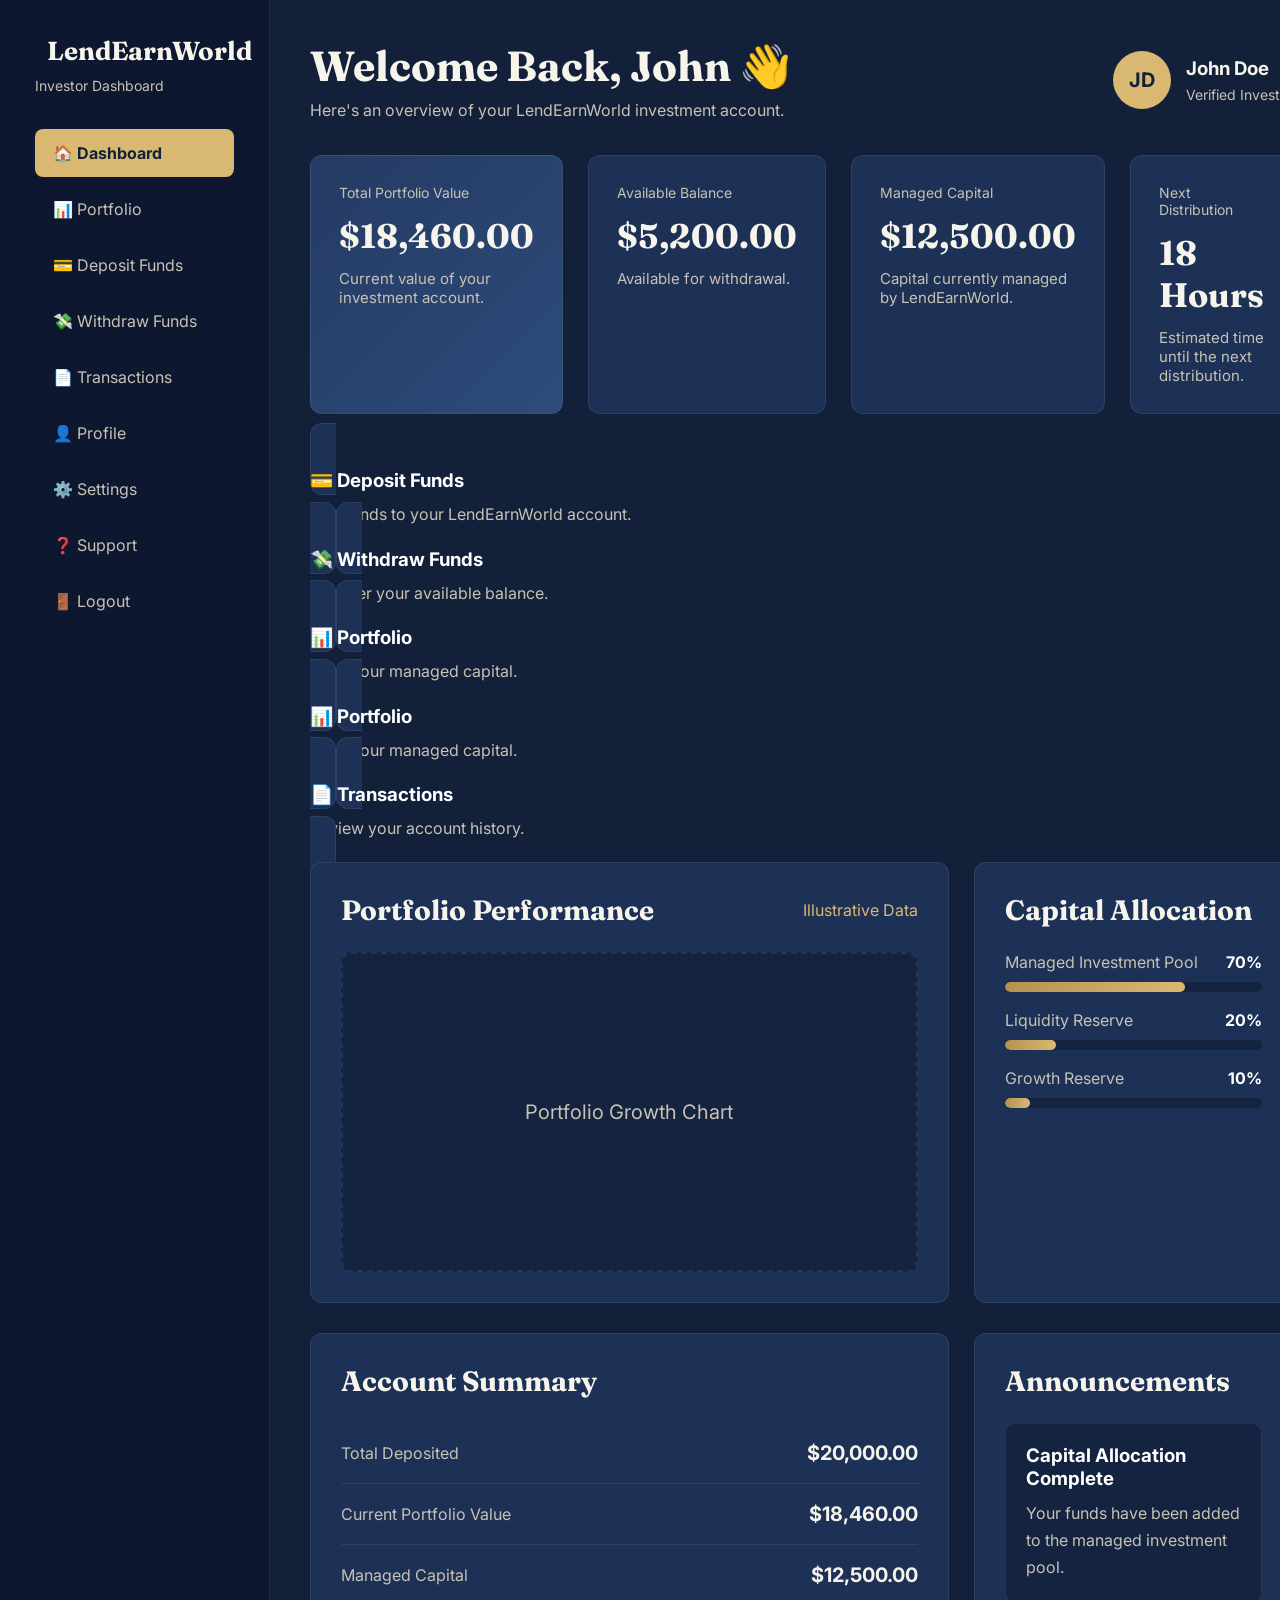
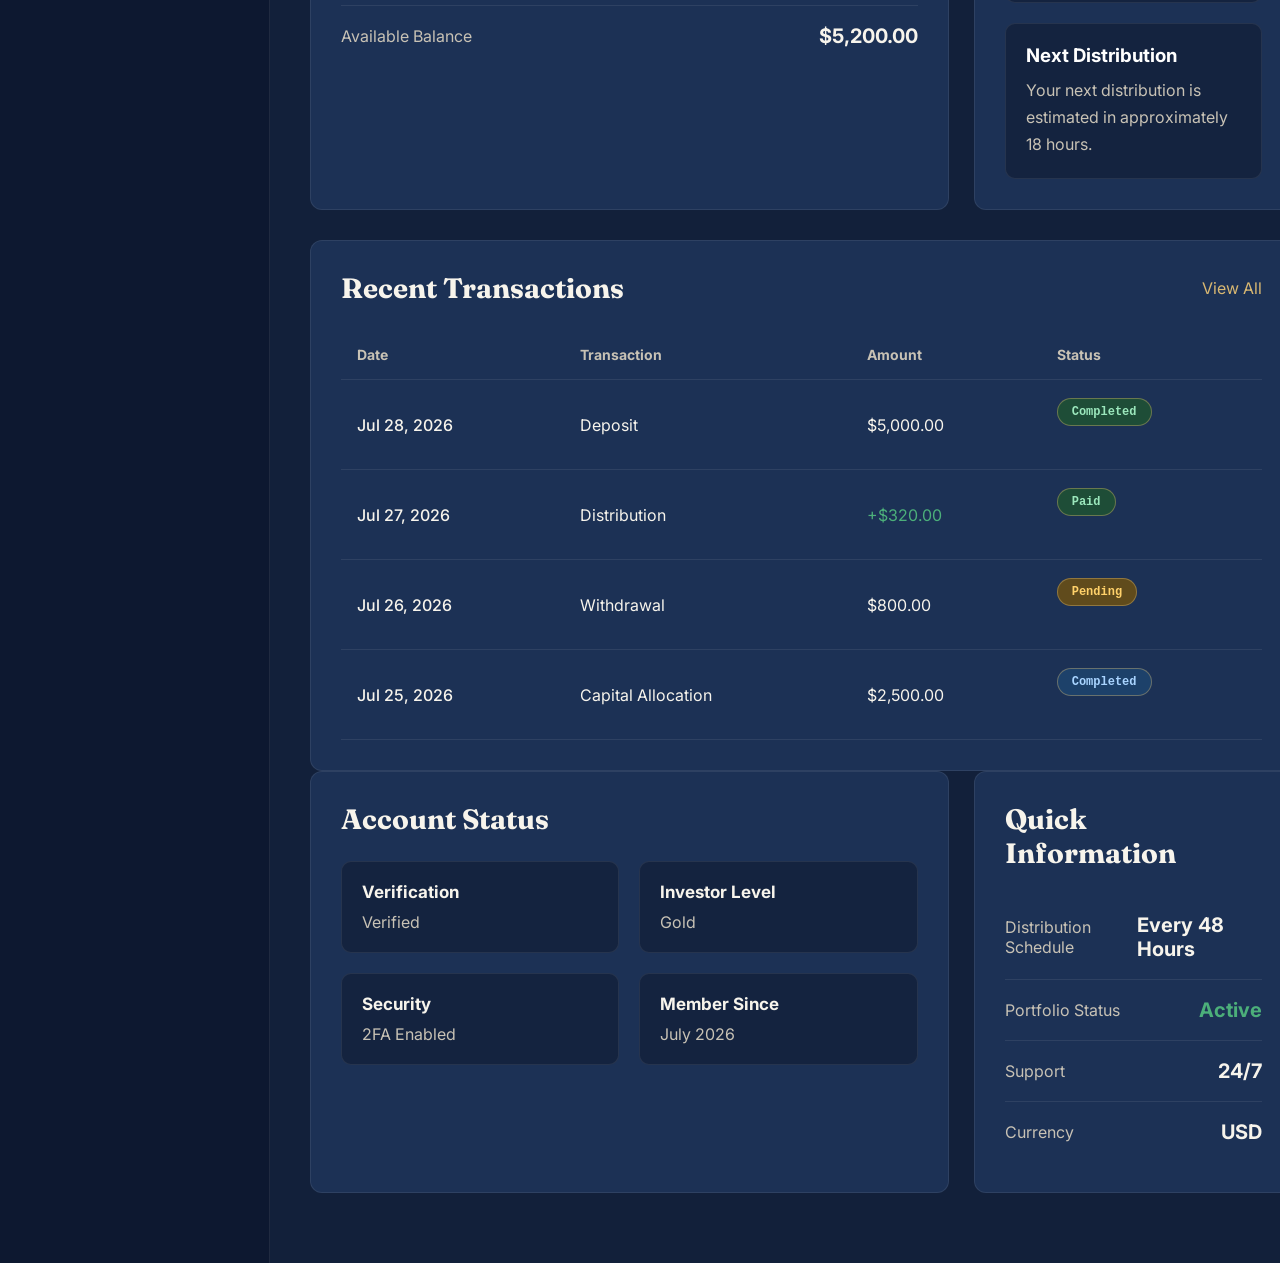
==== dashboard.html @ 2413880e "initial commit" ====
<!DOCTYPE html>
<html lang="en">

<head>

    <meta charset="UTF-8">
    <meta name="viewport" content="width=device-width, initial-scale=1.0">

    <title>Dashboard | LendEarnWorld</title>

    <!-- Google Fonts -->
    <link rel="preconnect" href="https://fonts.googleapis.com">

    <link
        href="https://fonts.googleapis.com/css2?family=Fraunces:wght@600;700&family=Inter:wght@400;500;600;700&display=swap"
        rel="stylesheet">

    <!-- CSS -->
    <link rel="stylesheet" href="css/style.css">
    <link rel="stylesheet" href="css/dashboard.css">

</head>

<body>

    <div class="dashboard">

        <!-- ================= SIDEBAR ================= -->

        <aside class="sidebar">

            <div class="brand">

                <span class="brand-dot"></span>

                <h2>LendEarnWorld</h2>

            </div>

            <p class="brand-subtitle">

                Investor Dashboard

            </p>

            <ul class="sidebar-menu">

                <li class="active">

                    <a href="dashboard.html">🏠 Dashboard</a>

                </li>


                <li>

                    <a href="portfolio.html">📊 Portfolio</a>

                </li>

                <li>

                    <a href="deposit.html">💳 Deposit Funds</a>

                </li>

                <li>

                    <a href="withdraw.html">💸 Withdraw Funds</a>

                </li>

                <li>

                    <a href="transactions.html">📄 Transactions</a>

                </li>

                <li>

                    <a href="profile.html">👤 Profile</a>

                </li>

                <li>

                    <a href="settings.html">⚙️ Settings</a>

                </li>

                <li>

                    <a href="support.html">❓ Support</a>

                </li>
                <li>

                    <a href="index.html">🚪 Logout</a>

                </li>

            </ul>

        </aside>

        <!-- ================= MAIN CONTENT ================= -->

        <main class="content">

            <!-- ================= TOPBAR ================= -->

            <header class="topbar">

                <div>

                    <h1>

                        Welcome Back, John 👋

                    </h1>

                    <p>

                        Here's an overview of your LendEarnWorld investment account.

                    </p>

                </div>

                <div class="user-box">

                    <div class="avatar">

                        JD

                    </div>

                    <div>

                        <h3>John Doe</h3>

                        <span>Verified Investor</span>

                    </div>

                </div>

            </header>

            <!-- ================= SUMMARY CARDS ================= -->

            <section class="cards">

                <div class="card card-primary">

                    <span>Total Portfolio Value</span>

                    <h2>$18,460.00</h2>

                    <p>Current value of your investment account.</p>

                </div>

                <div class="card">

                    <span>Available Balance</span>

                    <h2>$5,200.00</h2>

                    <p>Available for withdrawal.</p>

                </div>

                <div class="card">

                    <span>Managed Capital</span>

                    <h2>$12,500.00</h2>

                    <p>Capital currently managed by LendEarnWorld.</p>

                </div>

                <div class="card">

                    <span>Next Distribution</span>

                    <h2>18 Hours</h2>

                    <p>Estimated time until the next distribution.</p>

                </div>

            </section>

            <!-- ================= QUICK ACTIONS ================= -->

            <a href="deposit.html" class="action-box">

                <h3>💳 Deposit Funds</h3>

                <p>
                    Add funds to your LendEarnWorld account.
                </p>

            </a>

            <a href="withdraw.html" class="action-box">

                <h3>💸 Withdraw Funds</h3>

                <p>Transfer your available balance.</p>

            </a>

            <a href="portfolio.html" class="action-box">

                <h3>📊 Portfolio</h3>

                <p>View your managed capital.</p>

            </a>

            <a href="portfolio.html" class="action-box">

                <h3>📊 Portfolio</h3>

                <p>View your managed capital.</p>

            </a>
            <a href="transactions.html" class="action-box">

                <h3>📄 Transactions</h3>

                <p>Review your account history.</p>

            </a>
            </section>

            <!-- ================= PERFORMANCE ================= -->

            <section class="grid">

                <div class="panel">

                    <div class="panel-title">

                        <h2>Portfolio Performance</h2>

                        <span>Illustrative Data</span>

                    </div>

                    <div class="chart-placeholder">

                        Portfolio Growth Chart

                    </div>

                </div>

                <div class="panel">

                    <div class="panel-title">

                        <h2>Capital Allocation</h2>

                    </div>

                    <div class="allocation">

                        <div class="allocation-row">

                            <span>Managed Investment Pool</span>

                            <strong>70%</strong>

                        </div>

                        <div class="progress">

                            <div style="width:70%"></div>

                        </div>

                        <div class="allocation-row">

                            <span>Liquidity Reserve</span>

                            <strong>20%</strong>

                        </div>

                        <div class="progress">

                            <div style="width:20%"></div>

                        </div>

                        <div class="allocation-row">

                            <span>Growth Reserve</span>

                            <strong>10%</strong>

                        </div>

                        <div class="progress">

                            <div style="width:10%"></div>

                        </div>

                    </div>

                </div>

            </section>
            <!-- ================= ACCOUNT SUMMARY ================= -->

            <section class="grid">

                <div class="panel">

                    <div class="panel-title">

                        <h2>Account Summary</h2>

                    </div>

                    <div class="summary-list">

                        <div class="summary-item">

                            <span>Total Deposited</span>

                            <strong>$20,000.00</strong>

                        </div>

                        <div class="summary-item">

                            <span>Current Portfolio Value</span>

                            <strong>$18,460.00</strong>

                        </div>

                        <div class="summary-item">

                            <span>Managed Capital</span>

                            <strong>$12,500.00</strong>

                        </div>

                        <div class="summary-item">

                            <span>Available Balance</span>

                            <strong>$5,200.00</strong>

                        </div>

                    </div>

                </div>

                <div class="panel">

                    <div class="panel-title">

                        <h2>Announcements</h2>

                    </div>

                    <div class="announcement">

                        <h3>Capital Allocation Complete</h3>

                        <p>

                            Your funds have been added to the managed investment pool.

                        </p>

                    </div>

                    <div class="announcement">

                        <h3>Next Distribution</h3>

                        <p>

                            Your next distribution is estimated in approximately 18 hours.

                        </p>

                    </div>

                </div>

            </section>

            <!-- ================= RECENT TRANSACTIONS ================= -->

            <section class="panel">

                <div class="panel-title">

                    <h2>Recent Transactions</h2>

                    <a href="transactions.html">View All</a>

                </div>

                <table class="activity-table">

                    <thead>

                        <tr>

                            <th>Date</th>

                            <th>Transaction</th>

                            <th>Amount</th>

                            <th>Status</th>

                        </tr>

                    </thead>

                    <tbody>

                        <tr>

                            <td>Jul 28, 2026</td>

                            <td>Deposit</td>

                            <td>$5,000.00</td>

                            <td><span class="badge success">Completed</span></td>

                        </tr>

                        <tr>

                            <td>Jul 27, 2026</td>

                            <td>Distribution</td>

                            <td class="green">+$320.00</td>

                            <td><span class="badge success">Paid</span></td>

                        </tr>

                        <tr>

                            <td>Jul 26, 2026</td>

                            <td>Withdrawal</td>

                            <td>$800.00</td>

                            <td><span class="badge pending">Pending</span></td>

                        </tr>

                        <tr>

                            <td>Jul 25, 2026</td>

                            <td>Capital Allocation</td>

                            <td>$2,500.00</td>

                            <td><span class="badge active">Completed</span></td>

                        </tr>

                    </tbody>

                </table>

            </section>

            <!-- ================= ACCOUNT STATUS ================= -->

            <section class="grid">

                <div class="panel">

                    <div class="panel-title">

                        <h2>Account Status</h2>

                    </div>

                    <div class="status-grid">

                        <div class="status-card">

                            <h3>Verification</h3>

                            <p class="green">Verified</p>

                        </div>

                        <div class="status-card">

                            <h3>Investor Level</h3>

                            <p>Gold</p>

                        </div>

                        <div class="status-card">

                            <h3>Security</h3>

                            <p>2FA Enabled</p>

                        </div>

                        <div class="status-card">

                            <h3>Member Since</h3>

                            <p>July 2026</p>

                        </div>

                    </div>

                </div>

                <div class="panel">

                    <div class="panel-title">

                        <h2>Quick Information</h2>

                    </div>

                    <div class="summary-list">

                        <div class="summary-item">

                            <span>Distribution Schedule</span>

                            <strong>Every 48 Hours</strong>

                        </div>

                        <div class="summary-item">

                            <span>Portfolio Status</span>

                            <strong class="green">Active</strong>

                        </div>

                        <div class="summary-item">

                            <span>Support</span>

                            <strong>24/7</strong>

                        </div>

                        <div class="summary-item">

                            <span>Currency</span>

                            <strong>USD</strong>

                        </div>

                    </div>

                </div>

            </section>

        </main>

    </div>

</body>

</html>
---- css/style.css ----
:root {
    --ink: #12203A;
    --ink-2: #1B2E52;
    --paper: #EDE7D8;
    --paper-dim: #C9C2AE;
    --brass: #B4934F;
    --brass-bright: #D9B872;
    --vault: #2F5D4E;
    --vault-bright: #4C8A72;
    --rust: #A6432E;
    --rule: rgba(237, 231, 216, .14);
}

* {
    margin: 0;
    padding: 0;
    box-sizing: border-box;
}

html {
    scroll-behavior: smooth;
}

body {
    background: var(--ink);
    color: var(--paper);
    font-family: 'Inter', sans-serif;
}

.container {
    width: 90%;
    max-width: 1120px;
    margin: auto;
}

/* ================= NAVBAR ================= */

.navbar {
    position: sticky;
    top: 0;
    background: rgba(18, 32, 58, .9);
    backdrop-filter: blur(10px);
    border-bottom: 1px solid var(--rule);
    z-index: 1000;
}

.navbar .container {
    height: 75px;
    display: flex;
    justify-content: space-between;
    align-items: center;
}

.logo {
    color: var(--paper);
    text-decoration: none;
    font-family: 'Fraunces', serif;
    font-size: 22px;
    display: flex;
    align-items: center;
    gap: 10px;
}

.logo small {
    font-size: 11px;
    color: var(--paper-dim);
    text-transform: uppercase;
    font-family: 'IBM Plex Mono', monospace;
}

.logo-dot {
    width: 10px;
    height: 10px;
    border-radius: 50%;
    background: var(--brass-bright);
}

.nav-links {
    display: flex;
    gap: 35px;
    list-style: none;
}

.nav-links a {
    color: var(--paper-dim);
    text-decoration: none;
    transition: .3s;
}

.nav-links a:hover {
    color: white;
}

.nav-btn {
    text-decoration: none;
    color: var(--paper);
    border: 1px solid var(--brass);
    padding: 10px 18px;
    border-radius: 4px;
}

.nav-btn:hover {
    background: var(--brass-bright);
    color: var(--ink);
}

/* ================= HERO ================= */

.hero {
    padding: 90px 0;
}

.hero-grid {
    display: grid;
    grid-template-columns: 1.1fr .9fr;
    gap: 60px;
    align-items: center;
}

.badge {
    display: inline-flex;
    align-items: center;
    gap: 8px;
    padding: 8px 14px;
    border: 1px solid rgba(217, 184, 114, .4);
    border-radius: 40px;
    color: var(--brass-bright);
    font-size: 12px;
    font-family: 'IBM Plex Mono', monospace;
    margin-bottom: 25px;
}

.badge-dot {
    width: 7px;
    height: 7px;
    border-radius: 50%;
    background: var(--brass-bright);
}

.hero h1 {
    font-family: 'Fraunces', serif;
    font-size: 58px;
    line-height: 1.1;
    margin-bottom: 25px;
}

.hero h1 span {
    color: var(--brass-bright);
    font-style: italic;
}

.hero p {
    color: var(--paper-dim);
    font-size: 18px;
    line-height: 1.8;
    margin-bottom: 35px;
}

.hero-buttons {
    display: flex;
    gap: 15px;
}

.btn-primary {
    background: var(--brass-bright);
    color: var(--ink);
    padding: 15px 28px;
    text-decoration: none;
    border-radius: 4px;
    font-weight: 600;
}

.btn-secondary {
    border: 1px solid var(--rule);
    color: var(--paper);
    padding: 15px 28px;
    text-decoration: none;
    border-radius: 4px;
}

.btn-primary:hover {
    transform: translateY(-2px);
}

.btn-secondary:hover {
    border-color: var(--paper);
}

/* ================= LEDGER CARD ================= */

.ledger-card {
    background: var(--ink-2);
    border: 1px solid var(--rule);
    border-radius: 8px;
    padding: 25px;
}

.ledger-header {
    display: flex;
    justify-content: space-between;
    padding-bottom: 15px;
    margin-bottom: 20px;
    border-bottom: 1px solid var(--rule);
    font-family: 'IBM Plex Mono', monospace;
    font-size: 12px;
    color: var(--paper-dim);
}

.ledger-box {
    display: flex;
    flex-direction: column;
    gap: 15px;
}

.ledger-row {
    display: flex;
    justify-content: space-between;
    border-bottom: 1px solid var(--rule);
    padding-bottom: 12px;
}

.ledger-row span {
    color: var(--paper-dim);
}

.green {
    color: var(--vault-bright);
}

/* ================= RESPONSIVE ================= */

@media(max-width:900px) {

    .hero-grid {
        grid-template-columns: 1fr;
    }

    .nav-links {
        display: none;
    }

    .hero h1 {
        font-size: 42px;
    }

    .hero-buttons {
        flex-direction: column;
    }

}
/* ================= HOW IT WORKS ================= */

.how{
    padding:100px 0;
    border-top:1px solid var(--rule);
}

.section-title{
    max-width:700px;
    margin-bottom:60px;
}

.section-title span{
    display:block;
    color:var(--brass-bright);
    font-size:12px;
    letter-spacing:3px;
    font-family:'IBM Plex Mono', monospace;
    margin-bottom:15px;
}

.section-title h2{
    font-family:'Fraunces', serif;
    font-size:42px;
    margin-bottom:20px;
}

.section-title p{
    color:var(--paper-dim);
    font-size:17px;
    line-height:1.8;
}

.steps{
    display:grid;
    grid-template-columns:repeat(3,1fr);
    gap:25px;
}

.step-card{
    background:var(--ink-2);
    border:1px solid var(--rule);
    border-radius:8px;
    padding:35px;
    transition:.3s;
}

.step-card:hover{
    transform:translateY(-8px);
    border-color:var(--brass);
}

.step-number{
    color:var(--brass-bright);
    font-family:'IBM Plex Mono', monospace;
    font-size:13px;
    margin-bottom:25px;
}

.step-card h3{
    font-family:'Fraunces', serif;
    font-size:24px;
    margin-bottom:15px;
}

.step-card p{
    color:var(--paper-dim);
    line-height:1.8;
}

@media(max-width:900px){

.steps{
grid-template-columns:1fr;
}

.section-title h2{
font-size:34px;
}

}
/* ================= TRACK RECORD ================= */

.track-record{

padding:100px 0;

border-top:1px solid var(--rule);

}

.history-table{

width:100%;

border-collapse:collapse;

margin-top:45px;

font-family:'IBM Plex Mono', monospace;

}

.history-table th{

text-align:left;

padding:18px;

font-size:12px;

text-transform:uppercase;

letter-spacing:2px;

color:var(--paper-dim);

border-bottom:1px solid var(--rule);

}

.history-table td{

padding:22px 18px;

font-size:18px;

border-bottom:1px solid var(--rule);

}

.history-table tr:last-child td{

border:none;

}

.success{

color:var(--vault-bright);

}

.table-note{

margin-top:30px;

font-size:17px;

color:var(--paper-dim);

line-height:1.8;

}
.nav-actions{

display:flex;

gap:15px;

}

.login-btn{

text-decoration:none;

padding:12px 24px;

border:1px solid var(--rule);

border-radius:4px;

color:var(--paper);

font-weight:600;

transition:.3s;

}

.login-btn:hover{

border-color:var(--paper);

}

.register-btn{

background:var(--brass-bright);

padding:12px 24px;

border-radius:4px;

text-decoration:none;

color:var(--ink);

font-weight:700;

transition:.3s;

}

.register-btn:hover{

transform:translateY(-2px);

}
---- css/dashboard.css ----
/* ===================================
   LEND EARN WORLD DASHBOARD
=================================== */

:root{

--bg:#12203A;
--bg2:#192B4A;
--card:#1C3155;
--gold:#D9B872;
--gold2:#B4934F;
--green:#4CAF7A;
--white:#F7F4EC;
--text:#C8C2B5;
--border:rgba(255,255,255,.08);

}

*{

margin:0;
padding:0;
box-sizing:border-box;

}

body{

font-family:'Inter',sans-serif;
background:var(--bg);
color:var(--white);

}

.dashboard{

display:flex;
min-height:100vh;

}

/* ================= SIDEBAR ================= */

.sidebar{

width:270px;
background:#0D1830;
padding:35px;
border-right:1px solid var(--border);

}

.brand{

display:flex;
align-items:center;
gap:12px;
margin-bottom:10px;

}

.brand-dot{

width:12px;
height:12px;
background:var(--gold);
border-radius:50%;

}

.brand h2{

font-family:'Fraunces',serif;
font-size:26px;

}

.brand-subtitle{

color:var(--text);
font-size:14px;
margin-bottom:35px;

}

.sidebar-menu{

list-style:none;

}

.sidebar-menu li{

margin-bottom:8px;

}

.sidebar-menu li a{

display:block;
padding:14px 18px;
border-radius:8px;
text-decoration:none;
color:var(--text);
transition:.3s;

}

.sidebar-menu li.active a{

background:var(--gold);
color:#12203A;
font-weight:700;

}

.sidebar-menu li a:hover{

background:#243B63;
color:white;

}

/* ================= MAIN ================= */

.content{

flex:1;
padding:40px;

}

/* ================= TOPBAR ================= */

.topbar{

display:flex;
justify-content:space-between;
align-items:center;
margin-bottom:35px;

}

.topbar h1{

font-family:'Fraunces',serif;
font-size:42px;
margin-bottom:8px;

}

.topbar p{

color:var(--text);

}

.user-box{

display:flex;
align-items:center;
gap:15px;

}

.avatar{

width:58px;
height:58px;
background:var(--gold);
color:#12203A;
font-weight:700;
display:flex;
justify-content:center;
align-items:center;
border-radius:50%;
font-size:20px;

}

.user-box h3{

margin-bottom:4px;

}

.user-box span{

font-size:14px;
color:var(--text);

}

/* ================= SUMMARY CARDS ================= */

.cards{

display:grid;
grid-template-columns:repeat(4,1fr);
gap:25px;
margin-bottom:35px;

}

.card{

background:var(--card);
border:1px solid var(--border);
border-radius:12px;
padding:28px;

}

.card-primary{

background:linear-gradient(135deg,#243B63,#2E4B7B);

}

.card span{

display:block;
font-size:14px;
color:var(--text);
margin-bottom:14px;

}

.card h2{

font-size:34px;
margin-bottom:12px;
font-family:'Fraunces',serif;

}

.card p{

font-size:15px;
color:var(--text);

}

/* ================= QUICK ACTIONS ================= */

.quick-actions{

display:grid;
grid-template-columns:repeat(4,1fr);
gap:20px;
margin-bottom:35px;

}

.action-box{

background:var(--card);
padding:25px;
border-radius:12px;
border:1px solid var(--border);
text-decoration:none;
transition:.3s;

}

.action-box:hover{

transform:translateY(-5px);
border-color:var(--gold);

}

.action-box h3{

color:white;
margin-bottom:10px;

}

.action-box p{

color:var(--text);
line-height:1.6;

}

/* ================= GRID ================= */

.grid{

display:grid;
grid-template-columns:2fr 1fr;
gap:25px;
margin-bottom:30px;

}

.panel{

background:var(--card);
border:1px solid var(--border);
border-radius:12px;
padding:30px;

}

.panel-title{

display:flex;
justify-content:space-between;
align-items:center;
margin-bottom:25px;

}

.panel-title h2{

font-family:'Fraunces',serif;
font-size:28px;

}

.panel-title span,
.panel-title a{

color:var(--gold);
text-decoration:none;

}

/* ================= CHART ================= */

.chart-placeholder{

height:320px;
background:#14233F;
border:2px dashed rgba(255,255,255,.08);
border-radius:10px;
display:flex;
justify-content:center;
align-items:center;
font-size:20px;
color:var(--text);

}
/* ===================================
   CAPITAL ALLOCATION
=================================== */

.allocation{
    display:flex;
    flex-direction:column;
    gap:18px;
}

.allocation-row{
    display:flex;
    justify-content:space-between;
    align-items:center;
}

.allocation-row span{
    color:var(--text);
}

.allocation-row strong{
    color:white;
}

.progress{
    width:100%;
    height:10px;
    background:#14233F;
    border-radius:20px;
    overflow:hidden;
    margin-top:-8px;
}

.progress div{
    height:100%;
    background:linear-gradient(90deg,var(--gold2),var(--gold));
    border-radius:20px;
}

/* ===================================
   DISTRIBUTION CARD
=================================== */

.distribution-card{
    text-align:center;
}

.distribution-card h1{
    font-family:'Fraunces',serif;
    font-size:58px;
    color:var(--gold);
    margin-bottom:12px;
}

.distribution-card p{
    color:var(--text);
    margin-bottom:30px;
}

.countdown{
    display:flex;
    justify-content:center;
    gap:18px;
}

.time-box{
    width:90px;
    background:#14233F;
    border-radius:10px;
    padding:15px;
}

.time-box strong{
    display:block;
    font-size:30px;
    color:white;
}

.time-box span{
    color:var(--text);
    font-size:13px;
}

/* ===================================
   SUMMARY
=================================== */

.summary-list{
    display:flex;
    flex-direction:column;
}

.summary-item{
    display:flex;
    justify-content:space-between;
    align-items:center;
    padding:18px 0;
    border-bottom:1px solid var(--border);
}

.summary-item:last-child{
    border-bottom:none;
}

.summary-item span{
    color:var(--text);
}

.summary-item strong{
    font-size:20px;
}

.green{
    color:var(--green);
}

/* ===================================
   TABLE
=================================== */

.activity-table{
    width:100%;
    border-collapse:collapse;
}

.activity-table th{
    text-align:left;
    padding:16px;
    color:var(--text);
    border-bottom:1px solid var(--border);
    font-size:14px;
}

.activity-table td{
    padding:18px 16px;
    border-bottom:1px solid var(--border);
}

.activity-table tbody tr{
    transition:.3s;
}

.activity-table tbody tr:hover{
    background:#243B63;
}

/* ===================================
   BADGES
=================================== */

.badge{
    display:inline-block;
    padding:6px 14px;
    border-radius:30px;
    font-size:12px;
    font-weight:600;
}

.badge.success{
    background:#1E4D37;
    color:#9BE7BC;
}

.badge.pending{
    background:#604B1C;
    color:#FFD16A;
}

.badge.active{
    background:#1D416A;
    color:#A9D4FF;
}

/* ===================================
   STATUS GRID
=================================== */

.status-grid{
    display:grid;
    grid-template-columns:repeat(2,1fr);
    gap:20px;
}

.status-card{
    background:#14233F;
    padding:20px;
    border-radius:10px;
    border:1px solid var(--border);
}

.status-card h3{
    margin-bottom:10px;
    font-size:17px;
}

.status-card p{
    color:var(--text);
}

/* ===================================
   ANNOUNCEMENTS
=================================== */

.announcement{
    background:#14233F;
    border:1px solid var(--border);
    border-radius:10px;
    padding:20px;
    margin-bottom:20px;
}

.announcement:last-child{
    margin-bottom:0;
}

.announcement h3{
    color:white;
    margin-bottom:10px;
}

.announcement p{
    color:var(--text);
    line-height:1.7;
}

/* ===================================
   SCROLLBAR
=================================== */

::-webkit-scrollbar{
    width:8px;
}

::-webkit-scrollbar-track{
    background:#0D1830;
}

::-webkit-scrollbar-thumb{
    background:var(--gold2);
    border-radius:20px;
}

/* ===================================
   RESPONSIVE
=================================== */

@media(max-width:1200px){

.cards{
    grid-template-columns:repeat(2,1fr);
}

.quick-actions{
    grid-template-columns:repeat(2,1fr);
}

.grid{
    grid-template-columns:1fr;
}

}

@media(max-width:768px){

.dashboard{
    flex-direction:column;
}

.sidebar{
    width:100%;
    border-right:none;
    border-bottom:1px solid var(--border);
}

.content{
    padding:20px;
}

.topbar{
    flex-direction:column;
    align-items:flex-start;
    gap:20px;
}

.cards{
    grid-template-columns:1fr;
}

.quick-actions{
    grid-template-columns:1fr;
}

.status-grid{
    grid-template-columns:1fr;
}

.countdown{
    flex-wrap:wrap;
}

.activity-table{
    display:block;
    overflow-x:auto;
    white-space:nowrap;
}

}
.payment-grid{
display:grid;
grid-template-columns:repeat(auto-fit,minmax(250px,1fr));
gap:20px;
margin-top:25px;
}

.payment-card{
background:#14233F;
padding:25px;
border-radius:12px;
border:1px solid #2A4368;
transition:.3s;
}

.payment-card:hover{
transform:translateY(-5px);
border-color:#D4AF37;
}

.payment-card h3{
margin-bottom:10px;
color:#fff;
}

.payment-card p{
margin-bottom:20px;
color:#b8c4d8;
line-height:1.6;
}
/* PAYMENT METHODS */

.payment-grid{

display:grid;

grid-template-columns:repeat(auto-fit,minmax(280px,1fr));

gap:25px;

margin-top:30px;

}

.payment-card{

background:#14233F;

padding:30px;

border-radius:18px;

border:1px solid rgba(255,255,255,.08);

transition:.3s;

text-align:center;

}

.payment-card:hover{

transform:translateY(-8px);

border-color:#D4AF37;

}

.payment-icon{

font-size:48px;

margin-bottom:20px;

}

.payment-card h3{

color:#fff;

margin-bottom:12px;

}

.payment-card p{

color:#B7C2D5;

line-height:1.7;

margin-bottom:25px;

}
/* =========================================================
   DEPOSIT PAGE
   ========================================================= */

/* Payment method cards */

.payment-grid {
    display: grid;
    grid-template-columns: repeat(3, 1fr);
    gap: 24px;
    margin-top: 25px;
}

.payment-card {
    background: #14233F;
    border: 1px solid rgba(255, 255, 255, 0.08);
    border-radius: 18px;
    padding: 30px;
    text-align: center;
    transition: all 0.25s ease;
}

.payment-card:hover {
    transform: translateY(-5px);
    border-color: #D4AF37;
    box-shadow: 0 12px 30px rgba(0, 0, 0, 0.18);
}

.payment-icon {
    width: 64px;
    height: 64px;
    margin: 0 auto 20px;
    border-radius: 16px;
    display: flex;
    align-items: center;
    justify-content: center;
    background: rgba(255, 255, 255, 0.06);
    font-size: 30px;
}

.payment-card h3 {
    margin: 0 0 12px;
    color: #ffffff;
    font-size: 20px;
}

.payment-card p {
    min-height: 52px;
    margin: 0 0 25px;
    color: #B7C2D5;
    font-size: 14px;
    line-height: 1.7;
}


/* Payment detail sections */

.payment-details {
    margin-top: 25px;
    animation: depositFadeIn 0.3s ease;
}

.payment-details .panel {
    border: 1px solid rgba(212, 175, 55, 0.25);
}

@keyframes depositFadeIn {

    from {
        opacity: 0;
        transform: translateY(10px);
    }

    to {
        opacity: 1;
        transform: translateY(0);
    }

}


/* Information notice */

.notice {
    padding: 18px 20px;
    border-radius: 12px;
    background: rgba(212, 175, 55, 0.08);
    border: 1px solid rgba(212, 175, 55, 0.25);
    color: #D9E0EC;
    line-height: 1.6;
}

.notice strong {
    color: #D4AF37;
}


/* Deposit timeline */

.timeline {
    display: grid;
    grid-template-columns: repeat(4, 1fr);
    gap: 15px;
    margin-top: 30px;
}

.timeline-step {
    position: relative;
    text-align: center;
    padding: 10px;
}

.timeline-circle {
    width: 46px;
    height: 46px;
    margin: 0 auto 15px;
    border-radius: 50%;
    display: flex;
    align-items: center;
    justify-content: center;

    background: #D4AF37;
    color: #111827;

    font-weight: 700;
}

.timeline-step h4 {
    margin: 0 0 8px;
    color: #ffffff;
    font-size: 15px;
}

.timeline-step p {
    margin: 0;
    color: #9EABC0;
    font-size: 13px;
    line-height: 1.5;
}


/* Form styling */

.form-group {
    display: flex;
    flex-direction: column;
    gap: 8px;
}

.form-group label {
    color: #D9E0EC;
    font-size: 14px;
    font-weight: 600;
}

.form-group input,
.form-group select,
.form-group textarea {
    width: 100%;
    box-sizing: border-box;
    padding: 13px 15px;

    background: #0F1B31;
    color: #ffffff;

    border: 1px solid rgba(255, 255, 255, 0.12);
    border-radius: 10px;

    outline: none;

    font-family: inherit;
    font-size: 14px;

    transition: border-color 0.2s ease,
                box-shadow 0.2s ease;
}

.form-group input:focus,
.form-group select:focus,
.form-group textarea:focus {
    border-color: #D4AF37;
    box-shadow: 0 0 0 3px rgba(212, 175, 55, 0.08);
}

.form-group input::placeholder,
.form-group textarea::placeholder {
    color: #68758A;
}


/* Table improvements */

.activity-table td:first-child {
    font-weight: 500;
}

.activity-table td:last-child {
    white-space: nowrap;
}


/* Responsive */

@media (max-width: 1000px) {

    .payment-grid {
        grid-template-columns: repeat(2, 1fr);
    }

    .timeline {
        grid-template-columns: repeat(2, 1fr);
        row-gap: 30px;
    }

}


@media (max-width: 700px) {

    .payment-grid {
        grid-template-columns: 1fr;
    }

    .timeline {
        grid-template-columns: 1fr;
    }

    .payment-card {
        padding: 25px;
    }

}
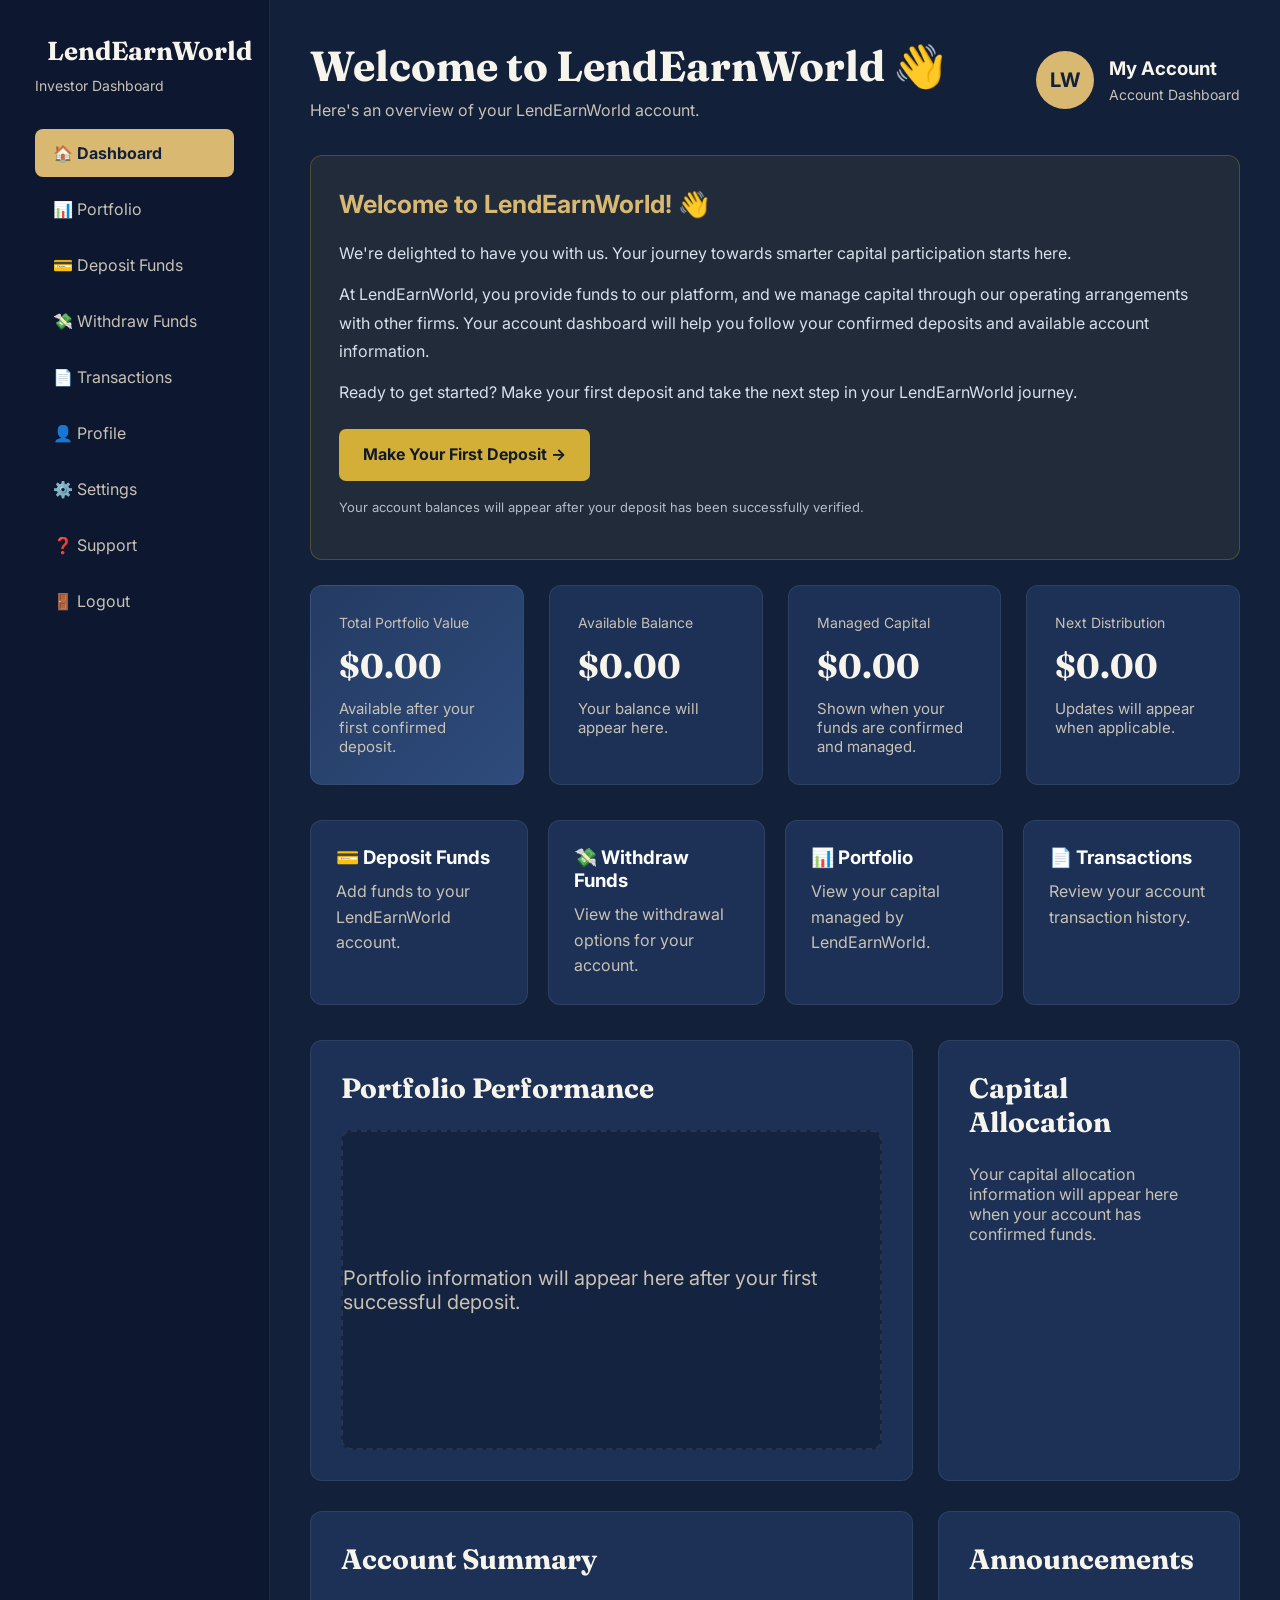
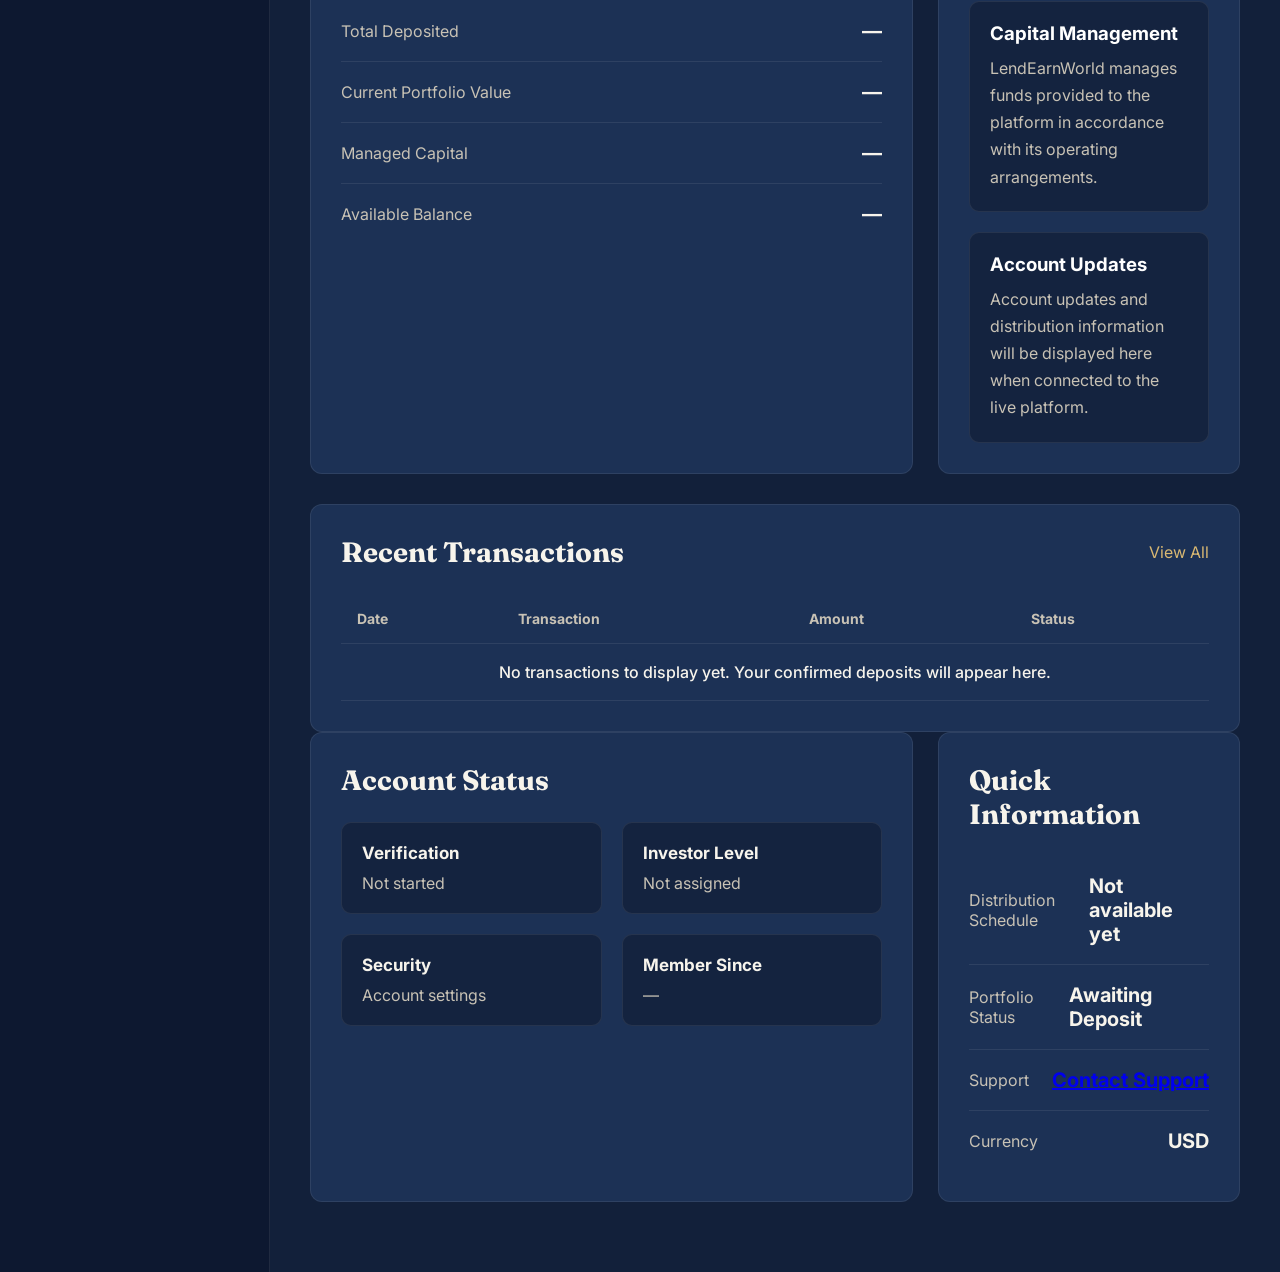
==== commit 2a5e8749: "add files and codes" ====
--- a/dashboard.html
+++ b/dashboard.html
@@ -1,16 +1,15 @@
+
 <!DOCTYPE html>
 <html lang="en">
 
 <head>
-
     <meta charset="UTF-8">
     <meta name="viewport" content="width=device-width, initial-scale=1.0">
 
     <title>Dashboard | LendEarnWorld</title>
 
-    <!-- Google Fonts -->
+    <!-- GOOGLE FONTS -->
     <link rel="preconnect" href="https://fonts.googleapis.com">
-
     <link
         href="https://fonts.googleapis.com/css2?family=Fraunces:wght@600;700&family=Inter:wght@400;500;600;700&display=swap"
         rel="stylesheet">
@@ -25,240 +24,266 @@
 
     <div class="dashboard">
 
-        <!-- ================= SIDEBAR ================= -->
-
+        <!-- SIDEBAR -->
         <aside class="sidebar">
 
             <div class="brand">
-
                 <span class="brand-dot"></span>
-
                 <h2>LendEarnWorld</h2>
-
             </div>
 
-            <p class="brand-subtitle">
-
-                Investor Dashboard
-
-            </p>
+            <p class="brand-subtitle">Investor Dashboard</p>
 
             <ul class="sidebar-menu">
 
                 <li class="active">
-
                     <a href="dashboard.html">🏠 Dashboard</a>
-
-                </li>
-
-
-                <li>
-
+                </li>
+
+                <li>
                     <a href="portfolio.html">📊 Portfolio</a>
-
-                </li>
-
-                <li>
-
+                </li>
+
+                <li>
                     <a href="deposit.html">💳 Deposit Funds</a>
-
-                </li>
-
-                <li>
-
+                </li>
+
+                <li>
                     <a href="withdraw.html">💸 Withdraw Funds</a>
-
-                </li>
-
-                <li>
-
+                </li>
+
+                <li>
                     <a href="transactions.html">📄 Transactions</a>
-
-                </li>
-
-                <li>
-
+                </li>
+
+                <li>
                     <a href="profile.html">👤 Profile</a>
-
-                </li>
-
-                <li>
-
+                </li>
+
+                <li>
                     <a href="settings.html">⚙️ Settings</a>
-
-                </li>
-
-                <li>
-
+                </li>
+
+                <li>
                     <a href="support.html">❓ Support</a>
-
-                </li>
-                <li>
-
+                </li>
+
+                <li>
                     <a href="index.html">🚪 Logout</a>
-
                 </li>
 
             </ul>
 
         </aside>
 
-        <!-- ================= MAIN CONTENT ================= -->
-
+
+        <!-- MAIN CONTENT -->
         <main class="content">
 
-            <!-- ================= TOPBAR ================= -->
-
+
+            <!-- TOPBAR -->
             <header class="topbar">
 
+                <button
+                    class="menu-toggle"
+                    id="menuToggle"
+                    type="button"
+                    aria-label="Open menu">
+
+                    ☰
+
+                </button>
+
                 <div>
 
-                    <h1>
-
-                        Welcome Back, John 👋
-
-                    </h1>
-
-                    <p>
-
-                        Here's an overview of your LendEarnWorld investment account.
-
+                    <h1>Welcome to LendEarnWorld 👋</h1>
+
+                    <p>
+                        Here's an overview of your LendEarnWorld account.
                     </p>
 
                 </div>
 
                 <div class="user-box">
 
-                    <div class="avatar">
-
-                        JD
-
-                    </div>
+                    <div class="avatar">LW</div>
 
                     <div>
-
-                        <h3>John Doe</h3>
-
-                        <span>Verified Investor</span>
-
+                        <h3>My Account</h3>
+                        <span>Account Dashboard</span>
                     </div>
 
                 </div>
 
             </header>
 
-            <!-- ================= SUMMARY CARDS ================= -->
-
+
+            
+<!-- WELCOME MESSAGE -->
+<div class="notice welcome-notice" role="note">
+
+    <h2>Welcome to LendEarnWorld! 👋</h2>
+
+    <p>
+        We're delighted to have you with us. Your journey towards
+        smarter capital participation starts here.
+    </p>
+
+    <p>
+        At LendEarnWorld, you provide funds to our platform, and
+        we manage capital through our operating arrangements with
+        other firms. Your account dashboard will help you follow
+        your confirmed deposits and available account information.
+    </p>
+
+    <p>
+        Ready to get started? Make your first deposit and take
+        the next step in your LendEarnWorld journey.
+    </p>
+
+    <a href="deposit.html" class="welcome-deposit-btn">
+        Make Your First Deposit →
+    </a>
+
+    <p class="welcome-note">
+        Your account balances will appear after your deposit
+        has been successfully verified.
+    </p>
+
+</div>
+
+
+
+            <!-- SUMMARY CARDS -->
             <section class="cards">
 
                 <div class="card card-primary">
 
                     <span>Total Portfolio Value</span>
 
-                    <h2>$18,460.00</h2>
-
-                    <p>Current value of your investment account.</p>
-
-                </div>
+                    <h2>$0.00</h2>
+
+                    <p>
+                        Available after your first confirmed deposit.
+                    </p>
+
+                </div>
+
 
                 <div class="card">
 
                     <span>Available Balance</span>
 
-                    <h2>$5,200.00</h2>
-
-                    <p>Available for withdrawal.</p>
-
-                </div>
+                    <h2>$0.00</h2>
+
+                    <p>
+                        Your balance will appear here.
+                    </p>
+
+                </div>
+
 
                 <div class="card">
 
                     <span>Managed Capital</span>
 
-                    <h2>$12,500.00</h2>
-
-                    <p>Capital currently managed by LendEarnWorld.</p>
-
-                </div>
+                    <h2>$0.00</h2>
+
+                    <p>
+                        Shown when your funds are confirmed and managed.
+                    </p>
+
+                </div>
+
 
                 <div class="card">
 
                     <span>Next Distribution</span>
 
-                    <h2>18 Hours</h2>
-
-                    <p>Estimated time until the next distribution.</p>
+                    <h2>$0.00</h2>
+
+                    <p>
+                        Updates will appear when applicable.
+                    </p>
 
                 </div>
 
             </section>
 
-            <!-- ================= QUICK ACTIONS ================= -->
-
-            <a href="deposit.html" class="action-box">
-
-                <h3>💳 Deposit Funds</h3>
-
-                <p>
-                    Add funds to your LendEarnWorld account.
-                </p>
-
-            </a>
-
-            <a href="withdraw.html" class="action-box">
-
-                <h3>💸 Withdraw Funds</h3>
-
-                <p>Transfer your available balance.</p>
-
-            </a>
-
-            <a href="portfolio.html" class="action-box">
-
-                <h3>📊 Portfolio</h3>
-
-                <p>View your managed capital.</p>
-
-            </a>
-
-            <a href="portfolio.html" class="action-box">
-
-                <h3>📊 Portfolio</h3>
-
-                <p>View your managed capital.</p>
-
-            </a>
-            <a href="transactions.html" class="action-box">
-
-                <h3>📄 Transactions</h3>
-
-                <p>Review your account history.</p>
-
-            </a>
+
+            <!-- QUICK ACTIONS -->
+            <section class="quick-actions">
+
+                <a href="deposit.html" class="action-box">
+
+                    <h3>💳 Deposit Funds</h3>
+
+                    <p>
+                        Add funds to your LendEarnWorld account.
+                    </p>
+
+                </a>
+
+
+                <a href="withdraw.html" class="action-box">
+
+                    <h3>💸 Withdraw Funds</h3>
+
+                    <p>
+                        View the withdrawal options for your account.
+                    </p>
+
+                </a>
+
+
+                <a href="portfolio.html" class="action-box">
+
+                    <h3>📊 Portfolio</h3>
+
+                    <p>
+                        View your capital managed by LendEarnWorld.
+                    </p>
+
+                </a>
+
+
+                <a href="transactions.html" class="action-box">
+
+                    <h3>📄 Transactions</h3>
+
+                    <p>
+                        Review your account transaction history.
+                    </p>
+
+                </a>
+
             </section>
 
-            <!-- ================= PERFORMANCE ================= -->
-
+
+            <!-- PORTFOLIO INFORMATION -->
             <section class="grid">
 
+
+                <!-- PORTFOLIO PERFORMANCE -->
                 <div class="panel">
 
                     <div class="panel-title">
 
                         <h2>Portfolio Performance</h2>
 
-                        <span>Illustrative Data</span>
-
                     </div>
 
                     <div class="chart-placeholder">
 
-                        Portfolio Growth Chart
-
-                    </div>
-
-                </div>
-
+                        Portfolio information will appear here after
+                        your first successful deposit.
+
+                    </div>
+
+                </div>
+
+
+                <!-- CAPITAL ALLOCATION -->
                 <div class="panel">
 
                     <div class="panel-title">
@@ -267,59 +292,24 @@
 
                     </div>
 
-                    <div class="allocation">
-
-                        <div class="allocation-row">
-
-                            <span>Managed Investment Pool</span>
-
-                            <strong>70%</strong>
-
-                        </div>
-
-                        <div class="progress">
-
-                            <div style="width:70%"></div>
-
-                        </div>
-
-                        <div class="allocation-row">
-
-                            <span>Liquidity Reserve</span>
-
-                            <strong>20%</strong>
-
-                        </div>
-
-                        <div class="progress">
-
-                            <div style="width:20%"></div>
-
-                        </div>
-
-                        <div class="allocation-row">
-
-                            <span>Growth Reserve</span>
-
-                            <strong>10%</strong>
-
-                        </div>
-
-                        <div class="progress">
-
-                            <div style="width:10%"></div>
-
-                        </div>
-
-                    </div>
-
-                </div>
+                    <p style="color:var(--text);">
+
+                        Your capital allocation information will appear
+                        here when your account has confirmed funds.
+
+                    </p>
+
+                </div>
+
 
             </section>
-            <!-- ================= ACCOUNT SUMMARY ================= -->
-
+
+
+            <!-- ACCOUNT SUMMARY AND ANNOUNCEMENTS -->
             <section class="grid">
 
+
+                <!-- ACCOUNT SUMMARY -->
                 <div class="panel">
 
                     <div class="panel-title">
@@ -334,38 +324,43 @@
 
                             <span>Total Deposited</span>
 
-                            <strong>$20,000.00</strong>
-
-                        </div>
+                            <strong>—</strong>
+
+                        </div>
+
 
                         <div class="summary-item">
 
                             <span>Current Portfolio Value</span>
 
-                            <strong>$18,460.00</strong>
-
-                        </div>
+                            <strong>—</strong>
+
+                        </div>
+
 
                         <div class="summary-item">
 
                             <span>Managed Capital</span>
 
-                            <strong>$12,500.00</strong>
-
-                        </div>
+                            <strong>—</strong>
+
+                        </div>
+
 
                         <div class="summary-item">
 
                             <span>Available Balance</span>
 
-                            <strong>$5,200.00</strong>
-
-                        </div>
-
-                    </div>
-
-                </div>
-
+                            <strong>—</strong>
+
+                        </div>
+
+                    </div>
+
+                </div>
+
+
+                <!-- ANNOUNCEMENTS -->
                 <div class="panel">
 
                     <div class="panel-title">
@@ -374,25 +369,31 @@
 
                     </div>
 
+
                     <div class="announcement">
 
-                        <h3>Capital Allocation Complete</h3>
+                        <h3>Capital Management</h3>
 
                         <p>
 
-                            Your funds have been added to the managed investment pool.
+                            LendEarnWorld manages funds provided to
+                            the platform in accordance with its
+                            operating arrangements.
 
                         </p>
 
                     </div>
 
+
                     <div class="announcement">
 
-                        <h3>Next Distribution</h3>
+                        <h3>Account Updates</h3>
 
                         <p>
 
-                            Your next distribution is estimated in approximately 18 hours.
+                            Account updates and distribution information
+                            will be displayed here when connected to
+                            the live platform.
 
                         </p>
 
@@ -400,10 +401,11 @@
 
                 </div>
 
+
             </section>
 
-            <!-- ================= RECENT TRANSACTIONS ================= -->
-
+
+            <!-- RECENT TRANSACTIONS -->
             <section class="panel">
 
                 <div class="panel-title">
@@ -414,6 +416,7 @@
 
                 </div>
 
+
                 <table class="activity-table">
 
                     <thead>
@@ -432,66 +435,32 @@
 
                     </thead>
 
+
                     <tbody>
 
                         <tr>
 
-                            <td>Jul 28, 2026</td>
-
-                            <td>Deposit</td>
-
-                            <td>$5,000.00</td>
-
-                            <td><span class="badge success">Completed</span></td>
+                            <td colspan="4" style="text-align:center;">
+
+                                No transactions to display yet.
+                                Your confirmed deposits will appear here.
+
+                            </td>
 
                         </tr>
 
-                        <tr>
-
-                            <td>Jul 27, 2026</td>
-
-                            <td>Distribution</td>
-
-                            <td class="green">+$320.00</td>
-
-                            <td><span class="badge success">Paid</span></td>
-
-                        </tr>
-
-                        <tr>
-
-                            <td>Jul 26, 2026</td>
-
-                            <td>Withdrawal</td>
-
-                            <td>$800.00</td>
-
-                            <td><span class="badge pending">Pending</span></td>
-
-                        </tr>
-
-                        <tr>
-
-                            <td>Jul 25, 2026</td>
-
-                            <td>Capital Allocation</td>
-
-                            <td>$2,500.00</td>
-
-                            <td><span class="badge active">Completed</span></td>
-
-                        </tr>
-
                     </tbody>
 
                 </table>
 
             </section>
 
-            <!-- ================= ACCOUNT STATUS ================= -->
-
+
+            <!-- ACCOUNT STATUS AND QUICK INFORMATION -->
             <section class="grid">
 
+
+                <!-- ACCOUNT STATUS -->
                 <div class="panel">
 
                     <div class="panel-title">
@@ -506,38 +475,43 @@
 
                             <h3>Verification</h3>
 
-                            <p class="green">Verified</p>
-
-                        </div>
+                            <p>Not started</p>
+
+                        </div>
+
 
                         <div class="status-card">
 
                             <h3>Investor Level</h3>
 
-                            <p>Gold</p>
-
-                        </div>
+                            <p>Not assigned</p>
+
+                        </div>
+
 
                         <div class="status-card">
 
                             <h3>Security</h3>
 
-                            <p>2FA Enabled</p>
-
-                        </div>
+                            <p>Account settings</p>
+
+                        </div>
+
 
                         <div class="status-card">
 
                             <h3>Member Since</h3>
 
-                            <p>July 2026</p>
-
-                        </div>
-
-                    </div>
-
-                </div>
-
+                            <p>—</p>
+
+                        </div>
+
+                    </div>
+
+                </div>
+
+
+                <!-- QUICK INFORMATION -->
                 <div class="panel">
 
                     <div class="panel-title">
@@ -552,25 +526,30 @@
 
                             <span>Distribution Schedule</span>
 
-                            <strong>Every 48 Hours</strong>
-
-                        </div>
+                            <strong>Not available yet</strong>
+
+                        </div>
+
 
                         <div class="summary-item">
 
                             <span>Portfolio Status</span>
 
-                            <strong class="green">Active</strong>
-
-                        </div>
+                            <strong>Awaiting Deposit</strong>
+
+                        </div>
+
 
                         <div class="summary-item">
 
                             <span>Support</span>
 
-                            <strong>24/7</strong>
-
-                        </div>
+                            <strong>
+                                <a href="support.html">Contact Support</a>
+                            </strong>
+
+                        </div>
+
 
                         <div class="summary-item">
 
@@ -584,12 +563,18 @@
 
                 </div>
 
+
             </section>
 
+
         </main>
 
     </div>
 
+
+    <!-- JAVASCRIPT -->
+    <script src="js/dashboard.js"></script>
+
 </body>
 
-</html>+</html>
--- a/css/dashboard.css
+++ b/css/dashboard.css
@@ -974,4 +974,120 @@
         padding: 25px;
     }
 
+}
+/* MOBILE SIDEBAR MENU BUTTON */
+.menu-toggle {
+    display: none;
+    background: #d4af37;
+    color: #0b1730;
+    border: none;
+    padding: 10px 14px;
+    font-size: 22px;
+    border-radius: 6px;
+    cursor: pointer;
+    margin-bottom: 15px;
+}
+
+@media (max-width: 768px) {
+    .menu-toggle {
+        display: inline-block;
+    }
+}
+
+/* MOBILE SIDEBAR OPEN STATE */
+@media (max-width: 768px) {
+    .sidebar {
+        position: fixed;
+        left: -280px;
+        top: 0;
+        height: 100vh;
+        z-index: 1000;
+        transition: left 0.3s ease;
+    }
+
+    .sidebar.sidebar-open {
+        left: 0;
+    }
+}
+
+/* KEEP MENU BUTTON ABOVE THE SIDEBAR */
+@media (max-width: 768px) {
+
+    .menu-toggle {
+        display: inline-block;
+        position: fixed;
+        top: 15px;
+        left: 15px;
+        z-index: 1101;
+    }
+
+    .sidebar {
+        z-index: 1100;
+    }
+
+}
+
+/* WELCOME SECTION */
+.welcome-notice {
+    padding: 28px;
+    margin-bottom: 25px;
+    border-radius: 12px;
+}
+
+.welcome-notice h2 {
+    color: var(--gold, #d4af37);
+    margin-bottom: 15px;
+    font-size: 25px;
+}
+
+.welcome-notice p {
+    line-height: 1.8;
+    margin-bottom: 12px;
+}
+
+.welcome-deposit-btn {
+    display: inline-block;
+    background: #d4af37;
+    color: #101a2d;
+    padding: 13px 24px;
+    border-radius: 7px;
+    text-decoration: none;
+    font-weight: 700;
+    margin-top: 10px;
+    transition: 0.3s ease;
+}
+
+.welcome-deposit-btn:hover {
+    background: #f0c94d;
+    transform: translateY(-2px);
+}
+
+.welcome-note {
+    font-size: 13px;
+    opacity: 0.8;
+    margin-top: 15px;
+}
+/* DEPOSIT WELCOME SECTION */
+
+.deposit-welcome {
+    padding: 28px;
+    margin-bottom: 25px;
+}
+
+.deposit-welcome h2 {
+    color: var(--gold, #d4af37);
+    margin-bottom: 15px;
+    font-size: 25px;
+}
+
+.deposit-welcome p {
+    line-height: 1.8;
+    margin-bottom: 15px;
+}
+
+.deposit-welcome .notice {
+    margin-top: 20px;
+    padding: 15px;
+    border-radius: 8px;
+    line-height: 1.7;
 }
